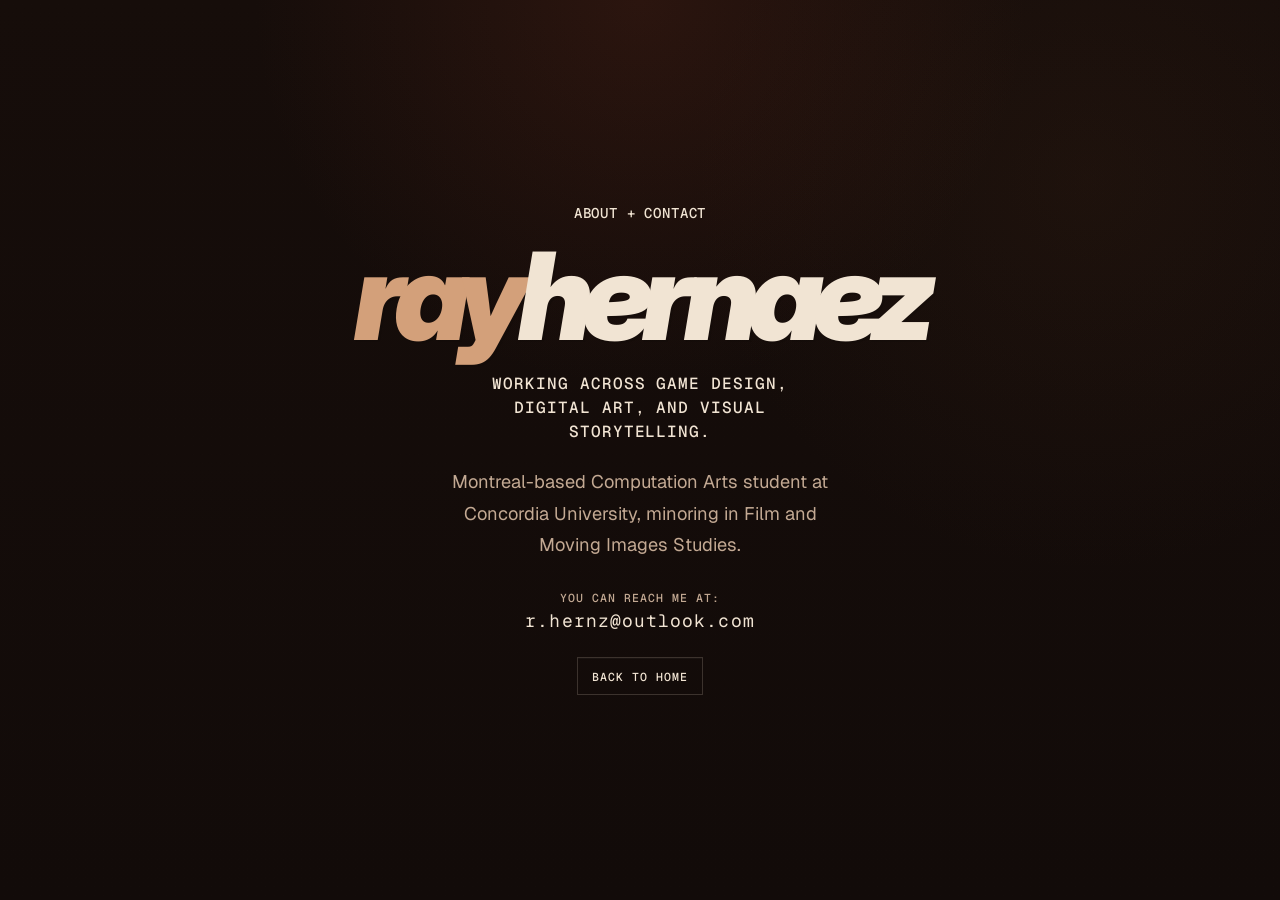
==== contact.html @ b13506fd "Added contact page - added a standalone about and contact page - pointed the home contact button to " ====
<!DOCTYPE html>
<html lang="en">
  <head>
    <meta charset="UTF-8" />
    <meta name="viewport" content="width=device-width, initial-scale=1.0" />
    <title>Ray Hernaez | About + Contact</title>
    <meta
      name="description"
      content="About and contact page for Ray Hernaez, a Montreal-based Computation Arts student at Concordia University minoring in Film and Moving Images Studies."
    />

    <link rel="preconnect" href="https://fonts.googleapis.com" />
    <link rel="preconnect" href="https://fonts.gstatic.com" crossorigin />
    <link
      href="https://fonts.googleapis.com/css2?family=Geist:wght@400;500;600;700&family=Geist+Mono:wght@400;500&family=Inter:ital,wght@0,500;0,600;0,700;1,700;1,800;1,900&display=swap"
      rel="stylesheet"
    />

    <link rel="stylesheet" href="css/style.css" />
  </head>
  <body class="contact-page">
    <div class="page-shell page-shell--contact">
      <main class="contact-page__main">
        <section class="hero-stage contact-stage" aria-labelledby="contact-page-heading">
          <p class="hero-stage__kicker">About + Contact</p>
          <h1 id="contact-page-heading" class="hero-stage__name">
            <span class="hero-stage__name-accent">ray</span><span class="hero-stage__name-main">hernaez</span>
          </h1>
          <p class="contact-stage__focus">Working across game design, digital art, and visual storytelling.</p>
          <p class="contact-stage__bio">
            Montreal-based Computation Arts student at Concordia University, minoring in Film and Moving Images
            Studies.
          </p>
          <div class="contact-stage__reach">
            <p class="contact-stage__note">You can reach me at:</p>
            <p class="contact-stage__email">r.hernz@outlook.com</p>
          </div>

          <div class="hero-stage__actions contact-stage__actions" aria-label="Contact page actions">
            <a class="hero-stage__action hero-stage__action--ghost" href="index.html">Back to home</a>
          </div>
        </section>
      </main>
    </div>
  </body>
</html>
---- css/style.css ----
/* Color and font settings for the whole site */
:root {
  --bg-color: #120b09;
  --bg-glow: rgba(128, 53, 34, 0.2);
  --panel-color: rgba(24, 15, 12, 0.9);
  --panel-strong: rgba(32, 20, 16, 0.96);
  --border-color: rgba(242, 221, 196, 0.11);
  --text-color: #f1e4d3;
  --muted-text: #c3a993;
  --accent-color: #a5533d;
  --accent-strong: #cb805b;
  --shadow-color: rgba(0, 0, 0, 0.42);
  --button-fill: linear-gradient(180deg, rgba(255, 242, 228, 0.06), rgba(255, 242, 228, 0.025));
  --button-fill-strong: linear-gradient(180deg, rgba(255, 242, 228, 0.1), rgba(255, 242, 228, 0.04));
  --button-border: rgba(165, 83, 61, 0.26);
  --focus-ring: rgba(203, 128, 91, 0.28);
  --hover-border: rgba(203, 128, 91, 0.45);
  --nav-active-text: #1b0d09;
  --nav-active-fill: linear-gradient(180deg, #d7a47b 0%, #a5533d 100%);
  --nav-active-shadow: rgba(165, 83, 61, 0.24);
  --body-font: "Geist", sans-serif;
  --heading-font: "Inter", sans-serif;
  --label-font: "Geist Mono", monospace;
}

/* Basic page reset */
* {
  box-sizing: border-box;
  margin: 0;
  padding: 0;
}

html {
  scroll-behavior: smooth;
}

body {
  min-height: 100vh;
  font-family: var(--body-font);
  color: var(--text-color);
  background:
    radial-gradient(circle at top, var(--bg-glow), transparent 35%),
    radial-gradient(circle at 85% 20%, rgba(77, 46, 26, 0.16), transparent 30%),
    linear-gradient(180deg, #160d0a 0%, var(--bg-color) 100%);
  background-attachment: fixed;
}

body::before {
  content: "";
  position: fixed;
  inset: 0;
  pointer-events: none;
  background-image: radial-gradient(rgba(255, 240, 221, 0.07) 0.7px, transparent 0.7px);
  background-size: 9px 9px;
  opacity: 0.12;
}

button,
input,
textarea {
  font: inherit;
}

a {
  color: inherit;
  text-decoration: none;
}

button {
  appearance: none;
  -webkit-appearance: none;
  border: 1px solid var(--button-border);
  background: var(--button-fill);
  box-shadow:
    inset 0 1px 0 rgba(255, 255, 255, 0.08),
    0 10px 24px rgba(0, 0, 0, 0.16);
  cursor: pointer;
  -webkit-tap-highlight-color: transparent;
}

button:focus-visible {
  outline: 2px solid var(--focus-ring);
  outline-offset: 3px;
}

.page-shell {
  width: min(1120px, calc(100% - 2rem));
  margin: 0 auto;
  padding: 2rem 0 3rem;
}

/* Header and navigation */
.site-header {
  display: flex;
  justify-content: space-between;
  align-items: flex-start;
  gap: 1.5rem;
  margin-bottom: 2rem;
}

.site-label {
  margin-bottom: 0.5rem;
  color: var(--accent-color);
  font-family: var(--label-font);
  font-size: 0.85rem;
  letter-spacing: 0.12em;
  text-transform: uppercase;
}

.site-title {
  font-family: var(--heading-font);
  font-size: clamp(2rem, 5vw, 3.2rem);
  line-height: 1.05;
  letter-spacing: -0.03em;
}

.site-nav {
  display: flex;
  flex-wrap: wrap;
  gap: 0.75rem;
  padding: 0.5rem;
  border: 1px solid var(--border-color);
  border-radius: 999px;
  background-color: rgba(20, 13, 10, 0.76);
  backdrop-filter: blur(10px);
}

.nav-button {
  border-radius: 999px;
  padding: 0.7rem 1rem;
  color: var(--muted-text);
  background: var(--button-fill);
  font-family: var(--label-font);
  font-size: 0.8rem;
  font-weight: 600;
  letter-spacing: 0.12em;
  text-transform: uppercase;
  transition:
    background-color 0.25s ease,
    color 0.25s ease,
    border-color 0.25s ease,
    transform 0.25s ease,
    box-shadow 0.25s ease;
}

.nav-button:hover,
.nav-button:focus-visible {
  color: var(--text-color);
  border-color: var(--hover-border);
  background: var(--button-fill-strong);
  box-shadow:
    inset 0 1px 0 rgba(255, 255, 255, 0.1),
    0 14px 28px rgba(0, 0, 0, 0.2);
  transform: translateY(-1px);
}

.nav-button.is-active {
  color: var(--nav-active-text);
  border-color: transparent;
  background: var(--nav-active-fill);
  box-shadow: 0 14px 28px var(--nav-active-shadow);
}

/* Main content card */
.content-area {
  min-height: 560px;
  padding: 1.2rem;
  border: 1px solid var(--border-color);
  border-radius: 28px;
  background: linear-gradient(180deg, rgba(29, 18, 14, 0.95), rgba(18, 11, 9, 0.92));
  box-shadow: 0 24px 60px var(--shadow-color);
}

.site-footer {
  margin-top: 1.25rem;
  padding-top: 1rem;
  border-top: 1px solid var(--border-color);
}

.site-footer-text {
  display: flex;
  justify-content: center;
  align-items: center;
  flex-wrap: wrap;
  gap: 0.45rem;
  color: var(--muted-text);
  font-size: 0.92rem;
  text-align: center;
}

.footer-divider {
  color: rgba(255, 255, 255, 0.28);
}

.hero-focus-pass .page-shell {
  min-height: 100svh;
  padding-block: 0;
  display: flex;
  flex-direction: column;
}

.hero-focus-pass .site-header,
.hero-focus-pass #about,
.hero-focus-pass #projects,
.hero-focus-pass #contact,
.hero-focus-pass .site-footer {
  display: none;
}

.hero-focus-pass .content-area {
  flex: 1;
  min-height: calc(100svh + 2px);
  padding: 0;
  border: 0;
  background: transparent;
  box-shadow: none;
  display: flex;
  justify-content: center;
  align-items: center;
}

.hero-focus-pass .content-section {
  width: 100%;
  background: transparent;
}

.hero-focus-pass .content-section.is-active {
  display: flex;
  flex: 1;
  min-height: calc(100svh + 2px);
  justify-content: center;
  align-items: center;
}

.hero-stage {
  width: min(100%, 560px);
  margin: 0;
  display: grid;
  justify-items: center;
  gap: 1.35rem;
  padding: 0;
  text-align: center;
}

.hero-stage__kicker {
  max-width: none;
  color: var(--text-color);
  font-family: var(--label-font);
  font-size: clamp(0.76rem, 1.8vw, 0.88rem);
  font-weight: 500;
  letter-spacing: 0.06em;
  line-height: 1.2;
  text-transform: uppercase;
  white-space: nowrap;
}

.hero-stage__name {
  display: inline-flex;
  justify-content: center;
  align-items: baseline;
  gap: 0;
  font-family: var(--heading-font);
  font-size: clamp(2.9rem, 12vw, 7.6rem);
  font-style: italic;
  font-weight: 900;
  line-height: 0.82;
  letter-spacing: -0.09em;
  text-transform: lowercase;
  white-space: nowrap;
  cursor: default;
  pointer-events: none;
  user-select: none;
  -webkit-user-select: none;
}

.hero-stage__name span {
  display: inline-block;
  text-shadow: 0.018em 0.018em 0 rgba(18, 11, 9, 0.34);
}

.hero-stage__name-accent {
  color: #d3a07a;
}

.hero-stage__name-main {
  color: var(--text-color);
}

.hero-stage__lead {
  max-width: none;
  margin-top: 0.9rem;
  color: var(--text-color);
  font-family: var(--label-font);
  font-size: clamp(0.68rem, 1.45vw, 1.02rem);
  font-weight: 500;
  line-height: 1.45;
  letter-spacing: 0.02em;
  text-transform: uppercase;
}

.hero-stage__lead-line {
  display: block;
}

.hero-stage__body {
  max-width: 30ch;
  color: var(--muted-text);
  font-family: var(--label-font);
  font-size: 0.96rem;
  line-height: 1.45;
  letter-spacing: 0.07em;
  text-transform: uppercase;
  text-wrap: pretty;
}

.hero-stage__actions {
  display: inline-flex;
  width: fit-content;
  flex-wrap: wrap;
  justify-content: center;
  align-items: center;
  gap: 0;
  margin-top: 0.6rem;
  margin-inline: auto;
  padding: 0.16rem;
  border: 1px solid rgba(241, 228, 211, 0.18);
  border-radius: 0;
  background: transparent;
  box-shadow: inset 0 1px 0 rgba(255, 245, 233, 0.03);
}

.hero-stage__action {
  position: relative;
  display: inline-flex;
  align-items: center;
  justify-content: center;
  min-width: 0;
  padding: 0.44rem 0.68rem;
  border: 1px solid transparent;
  border-radius: 0;
  background: transparent;
  color: var(--text-color);
  font-family: var(--label-font);
  font-size: 0.72rem;
  font-weight: 500;
  letter-spacing: 0.08em;
  text-transform: uppercase;
  cursor: pointer;
  box-shadow: none;
  transition:
    color 0.25s ease,
    border-color 0.25s ease,
    background-color 0.25s ease,
    transform 0.25s ease,
    box-shadow 0.25s ease;
}

.hero-stage__divider {
  display: block;
  flex: 0 0 auto;
  align-self: stretch;
  width: 1px;
  margin-block: -0.16rem;
  margin-inline: 0.28rem;
  background: rgba(241, 228, 211, 0.18);
}

.hero-stage__action:hover,
.hero-stage__action:focus-visible {
  color: #f8efe3;
  border-color: rgba(211, 160, 122, 0.28);
  background:
    linear-gradient(180deg, rgba(211, 160, 122, 0.12), rgba(165, 83, 61, 0.07));
  box-shadow:
    inset 0 1px 0 rgba(255, 243, 228, 0.06),
    0 4px 12px rgba(44, 20, 13, 0.14);
  transform: translateY(-1px);
}

.hero-stage__action--solid,
.hero-stage__action--ghost {
  color: var(--text-color);
}

.contact-page .page-shell {
  min-height: 100svh;
  padding-block: 0;
  display: flex;
}

.contact-page__main {
  flex: 1;
  min-height: 100svh;
  display: flex;
  align-items: center;
  justify-content: center;
}

.contact-stage {
  width: min(100%, 640px);
  gap: 1.35rem;
}

.contact-stage .hero-stage__name {
  margin-block: 0.18rem 0.28rem;
}

.contact-stage__bio {
  max-width: 34ch;
  color: var(--muted-text);
  font-size: clamp(1.02rem, 1.95vw, 1.14rem);
  line-height: 1.75;
  text-wrap: pretty;
}

.contact-stage__focus {
  max-width: 34ch;
  color: var(--text-color);
  font-family: var(--label-font);
  font-size: clamp(0.72rem, 1.5vw, 1rem);
  font-weight: 500;
  line-height: 1.5;
  letter-spacing: 0.06em;
  text-transform: uppercase;
  text-wrap: pretty;
}

.contact-stage__reach {
  display: grid;
  gap: 0.2rem;
  margin-top: 0.42rem;
}

.contact-stage__note {
  color: var(--muted-text);
  font-family: var(--label-font);
  font-size: 0.72rem;
  font-weight: 500;
  letter-spacing: 0.09em;
  text-transform: uppercase;
}

.contact-stage__email {
  color: var(--text-color);
  font-family: var(--label-font);
  font-size: clamp(0.96rem, 2vw, 1.12rem);
  letter-spacing: 0.06em;
  line-height: 1.4;
}

.contact-stage__actions {
  margin-top: 0.15rem;
}

.archive-section {
  width: 100vw;
  margin-inline: calc(50% - 50vw);
  padding-top: 0;
  padding-bottom: clamp(2rem, 6vw, 4rem);
}

.archive-section__label {
  display: block;
  width: fit-content;
  margin-inline: auto;
  max-width: none;
  margin-bottom: 0.9rem;
  color: var(--text-color);
  font-family: var(--label-font);
  font-size: clamp(0.68rem, 1.45vw, 1.02rem);
  font-weight: 500;
  letter-spacing: 0.02em;
  line-height: 1.45;
  text-transform: uppercase;
  text-align: center;
  user-select: none;
  -webkit-user-select: none;
}

.archive-grid {
  display: grid;
  grid-template-columns: repeat(2, minmax(0, 1fr));
  border-top: 1px solid rgba(241, 228, 211, 0.18);
  border-bottom: 1px solid rgba(241, 228, 211, 0.18);
}

.archive-card {
  min-height: clamp(340px, 46vw, 540px);
  padding: clamp(2.8rem, 7vw, 4.4rem) clamp(1rem, 3vw, 2rem) 1.4rem;
  display: flex;
  flex-direction: column;
  justify-content: space-between;
  align-items: center;
  gap: 1.35rem;
}

.archive-card:nth-child(2n) {
  border-left: 1px solid rgba(241, 228, 211, 0.18);
}

.archive-card:nth-child(n + 3) {
  border-top: 1px solid rgba(241, 228, 211, 0.18);
}

.archive-card--placeholder {
  pointer-events: none;
}

.archive-card__figure {
  width: 100%;
  flex: 1;
  display: flex;
  align-items: center;
  justify-content: center;
  user-select: none;
  -webkit-user-select: none;
}

.archive-card__image {
  display: block;
  width: auto;
  max-width: min(74%, 420px);
  max-height: clamp(180px, 24vw, 280px);
  height: auto;
  object-fit: contain;
  pointer-events: none;
  user-select: none;
  -webkit-user-select: none;
  -webkit-user-drag: none;
}

.archive-card__name-link {
  border: 0;
  padding: 0;
  background: transparent;
  color: var(--muted-text);
  font-family: var(--label-font);
  font-size: 0.72rem;
  letter-spacing: 0.05em;
  text-transform: uppercase;
  text-align: center;
  box-shadow: none;
  transition:
    color 0.25s ease,
    transform 0.25s ease;
}

.archive-card__name-link:hover,
.archive-card__name-link:focus-visible {
  color: var(--text-color);
  transform: translateY(-1px);
}

.sr-only {
  position: absolute;
  width: 1px;
  height: 1px;
  padding: 0;
  margin: -1px;
  overflow: hidden;
  clip: rect(0, 0, 0, 0);
  white-space: nowrap;
  border: 0;
}

.content-section {
  display: none;
  padding: clamp(1.2rem, 4vw, 2.4rem);
  border-radius: 22px;
  background-color: var(--panel-color);
  overflow: hidden;
}

.content-section.is-active {
  display: block;
  animation: sectionFade 0.35s ease;
}

/* Small fade animation when a new section appears */
@keyframes sectionFade {
  from {
    opacity: 0;
    transform: translateY(10px);
  }

  to {
    opacity: 1;
    transform: translateY(0);
  }
}

.section-heading {
  max-width: 14ch;
  margin-bottom: 1rem;
  font-family: var(--heading-font);
  font-size: clamp(2rem, 4vw, 3.4rem);
  line-height: 1.05;
  letter-spacing: -0.035em;
}

.section-text {
  max-width: 62ch;
  margin-bottom: 2rem;
  color: var(--muted-text);
  font-size: 1.05rem;
  line-height: 1.8;
}

/* Shared layout blocks */
.info-grid,
.contact-grid,
.split-layout {
  display: grid;
  gap: 1rem;
}

.info-grid,
.contact-grid {
  grid-template-columns: repeat(3, minmax(0, 1fr));
}

.split-layout {
  grid-template-columns: 1.2fr 0.8fr;
}

.info-card,
.contact-card,
.panel-block {
  padding: 1.25rem;
  border: 1px solid var(--border-color);
  border-radius: 20px;
  background-color: var(--panel-strong);
}

.info-card h3,
.contact-card h3,
.panel-block h3 {
  margin-bottom: 0.75rem;
  font-family: var(--heading-font);
  font-size: 1.05rem;
  letter-spacing: -0.02em;
}

.info-card p,
.contact-card p,
.panel-block p,
.simple-list {
  color: var(--muted-text);
  line-height: 1.7;
}

.project-label {
  display: inline-block;
  margin-bottom: 0.9rem;
  color: var(--accent-color);
  font-family: var(--label-font);
  font-size: 0.85rem;
  letter-spacing: 0.12em;
  text-transform: uppercase;
}

.project-feature {
  display: grid;
  gap: 1rem;
}

.project-switcher {
  display: grid;
  grid-template-columns: repeat(3, minmax(0, 1fr));
  gap: 1rem;
  margin-bottom: 1.75rem;
}

.content-section.has-active-project .project-switcher {
  display: none;
}

.project-tab-button {
  display: grid;
  gap: 0.8rem;
  width: 100%;
  border-radius: 22px;
  padding: 0.8rem;
  color: var(--text-color);
  background: var(--button-fill);
  text-align: left;
  transition:
    background-color 0.25s ease,
    color 0.25s ease,
    border-color 0.25s ease,
    transform 0.25s ease,
    box-shadow 0.25s ease;
}

.project-tab-media {
  display: block;
  overflow: hidden;
  aspect-ratio: 1 / 1;
  border-radius: 16px;
  background-color: #1b110d;
}

.project-tab-media img {
  width: 100%;
  height: 100%;
  object-fit: cover;
  display: block;
  transition: transform 0.3s ease;
}

.project-tab-name {
  font-family: var(--heading-font);
  font-size: 1rem;
  font-weight: 600;
  line-height: 1.2;
  letter-spacing: -0.02em;
  color: var(--muted-text);
  text-align: center;
}

.project-tab-button:hover,
.project-tab-button:focus-visible {
  border-color: var(--hover-border);
  background: var(--button-fill-strong);
  transform: translateY(-2px);
  box-shadow: 0 18px 30px rgba(0, 0, 0, 0.22);
}

.project-tab-button:hover .project-tab-media img,
.project-tab-button:focus-visible .project-tab-media img,
.project-tab-button.is-active .project-tab-media img {
  transform: scale(1.04);
}

.project-tab-button:hover .project-tab-name,
.project-tab-button:focus-visible .project-tab-name,
.project-tab-button.is-active .project-tab-name {
  color: var(--text-color);
}

.project-tab-button.is-active {
  border-color: rgba(203, 128, 91, 0.58);
  background-color: rgba(255, 255, 255, 0.05);
}

.project-back-button {
  display: none;
  align-items: center;
  gap: 0.45rem;
  margin-bottom: 1.25rem;
  border-radius: 999px;
  padding: 0.7rem 1rem;
  color: var(--muted-text);
  background: var(--button-fill);
  font-family: var(--label-font);
  font-size: 0.8rem;
  font-weight: 600;
  letter-spacing: 0.12em;
  text-transform: uppercase;
  transition:
    color 0.25s ease,
    border-color 0.25s ease,
    background-color 0.25s ease,
    transform 0.25s ease;
}

.content-section.has-active-project .project-back-button {
  display: inline-flex;
}

.project-back-button:hover,
.project-back-button:focus-visible {
  color: var(--text-color);
  border-color: var(--hover-border);
  background: var(--button-fill-strong);
  transform: translateY(-1px);
}

.project-panel {
  display: none;
}

.project-panel.is-active {
  display: block;
  animation: sectionFade 0.35s ease;
}

.project-main-card,
.project-gallery-panel,
.project-video-card {
  padding: 1.4rem;
  border: 1px solid var(--border-color);
  border-radius: 20px;
  background-color: var(--panel-strong);
}

.project-header-row {
  display: flex;
  justify-content: space-between;
  gap: 1.5rem;
  margin-bottom: 1.5rem;
}

.project-title,
.gallery-title,
.project-video-card h3 {
  font-family: var(--heading-font);
  font-size: clamp(1.4rem, 3vw, 2rem);
  line-height: 1.1;
  letter-spacing: -0.03em;
}

.project-summary {
  margin-bottom: 1.5rem;
  color: var(--muted-text);
  font-size: 1.02rem;
  line-height: 1.8;
}

.project-meta-list {
  display: grid;
  gap: 0.85rem;
  min-width: 280px;
  list-style: none;
}

.project-meta-list li {
  display: grid;
  gap: 0.2rem;
}

.project-meta-list span {
  color: var(--accent-color);
  font-family: var(--label-font);
  font-size: 0.78rem;
  letter-spacing: 0.12em;
  text-transform: uppercase;
}

.project-meta-list strong,
.project-video-card p {
  color: var(--text-color);
  font-weight: 500;
  line-height: 1.7;
}

.project-notes-grid {
  display: grid;
  grid-template-columns: repeat(2, minmax(0, 1fr));
  gap: 1rem;
}

.project-note {
  padding: 1rem;
  border: 1px solid var(--border-color);
  border-radius: 18px;
  background-color: rgba(255, 245, 233, 0.025);
}

.project-note h4 {
  margin-bottom: 0.65rem;
  font-family: var(--heading-font);
  font-size: 1rem;
  letter-spacing: -0.02em;
}

.project-note p,
.gallery-help-text,
.gallery-modal-caption {
  color: var(--muted-text);
  line-height: 1.7;
}

.project-gallery-header {
  display: flex;
  justify-content: space-between;
  gap: 1rem;
  align-items: end;
  margin-bottom: 1.25rem;
}

.gallery-help-text {
  max-width: 30ch;
  text-align: right;
}

.gallery-grid {
  display: grid;
  gap: 0.9rem;
}

.gallery-grid-four {
  grid-template-columns: repeat(4, minmax(0, 1fr));
}

.gallery-grid-three {
  grid-template-columns: repeat(3, minmax(0, 1fr));
}

.gallery-grid-two {
  grid-template-columns: repeat(2, minmax(0, 1fr));
}

.gallery-grid-five {
  grid-template-columns: repeat(5, minmax(0, 1fr));
}

.gallery-button {
  position: relative;
  isolation: isolate;
  border-radius: 18px;
  padding: 0;
  background: var(--button-fill);
  overflow: hidden;
  transition:
    transform 0.25s ease,
    border-color 0.25s ease,
    box-shadow 0.25s ease;
}

.gallery-button::after {
  content: "↗";
  position: absolute;
  top: 0.7rem;
  right: 0.7rem;
  z-index: 1;
  display: grid;
  place-items: center;
  width: 2rem;
  height: 2rem;
  border: 1px solid rgba(255, 255, 255, 0.16);
  border-radius: 999px;
  color: var(--text-color);
  font-size: 0.95rem;
  line-height: 1;
  background: rgba(6, 9, 14, 0.72);
  backdrop-filter: blur(8px);
  transition:
    transform 0.25s ease,
    border-color 0.25s ease,
    background-color 0.25s ease;
}

.gallery-button:hover,
.gallery-button:focus-visible {
  border-color: var(--hover-border);
  background: var(--button-fill-strong);
  transform: translateY(-2px);
  box-shadow: 0 18px 30px rgba(0, 0, 0, 0.24);
}

.gallery-button:hover::after,
.gallery-button:focus-visible::after {
  transform: translateY(-1px);
  border-color: var(--hover-border);
  background-color: rgba(24, 16, 13, 0.92);
}

.gallery-thumb {
  position: relative;
  display: block;
  overflow: hidden;
  aspect-ratio: 1 / 1;
  background-color: #1b110d;
}

.gallery-thumb img {
  width: 100%;
  height: 100%;
  object-fit: cover;
  display: block;
}

.gallery-modal-image {
  display: block;
  max-width: 100%;
  width: auto;
  height: auto;
  max-height: 70vh;
  object-fit: contain;
  margin: 0 auto 1rem;
  border: 1px solid var(--border-color);
  border-radius: 18px;
  background-color: #1b110d;
}

.gallery-thumb-label {
  display: none;
}

.project-video-card h3 {
  margin-bottom: 0.8rem;
}

.video-frame {
  margin-top: 1rem;
  border: 1px solid var(--border-color);
  border-radius: 20px;
  overflow: hidden;
  background-color: #120907;
}

.video-frame iframe {
  display: block;
  width: 100%;
  aspect-ratio: 16 / 9;
  border: 0;
}

.gallery-modal {
  position: fixed;
  inset: 0;
  display: none;
  align-items: center;
  justify-content: center;
  padding: 1rem;
  z-index: 20;
}

.gallery-modal.is-visible {
  display: flex;
}

.gallery-modal-backdrop {
  position: absolute;
  inset: 0;
  background-color: rgba(8, 5, 4, 0.82);
  backdrop-filter: blur(8px);
}

.gallery-modal-panel {
  position: relative;
  z-index: 1;
  width: min(880px, 100%);
  padding: 1rem;
  border: 1px solid var(--border-color);
  border-radius: 24px;
  background: linear-gradient(180deg, rgba(29, 18, 14, 0.98), rgba(17, 10, 8, 0.96));
  box-shadow: 0 24px 60px rgba(0, 0, 0, 0.45);
}

.gallery-close-button {
  display: inline-flex;
  margin-bottom: 1rem;
  border-radius: 999px;
  padding: 0.55rem 0.9rem;
  color: var(--text-color);
  background: var(--button-fill);
  font-weight: 600;
}

.gallery-close-button:hover,
.gallery-close-button:focus-visible {
  border-color: var(--hover-border);
  background: var(--button-fill-strong);
}

.gallery-modal-panel h3 {
  margin-bottom: 0.5rem;
  font-size: 1.2rem;
  text-align: center;
}

.gallery-modal-caption {
  text-align: center;
}

.simple-list {
  list-style: none;
}

.simple-list li + li {
  margin-top: 0.75rem;
}

/* Tablet and mobile adjustments */
@media (max-width: 860px) {
  .hero-focus-pass .page-shell {
    min-height: auto;
  }

  .contact-page .page-shell {
    min-height: 100svh;
  }

  .site-header {
    flex-direction: column;
  }

  .site-nav {
    width: 100%;
    border-radius: 24px;
  }

  .nav-button {
    flex: 1 1 140px;
    text-align: center;
  }

  .info-grid,
  .contact-grid,
  .split-layout,
  .project-notes-grid {
    grid-template-columns: 1fr;
  }

  .project-header-row,
  .project-gallery-header {
    flex-direction: column;
    align-items: flex-start;
  }

  .project-switcher {
    grid-template-columns: repeat(2, minmax(0, 1fr));
  }

  .project-meta-list {
    min-width: auto;
  }

  .gallery-help-text {
    text-align: left;
  }

  .gallery-grid {
    grid-template-columns: repeat(3, minmax(0, 1fr));
  }

  .gallery-grid-two {
    grid-template-columns: repeat(2, minmax(0, 1fr));
  }

  .content-area {
    min-height: auto;
  }

  .site-footer-text {
    gap: 0.35rem;
  }

  .hero-stage {
    width: min(100%, 560px);
  }

  .contact-stage {
    width: min(100%, 600px);
  }
}

@media (max-width: 560px) {
  .hero-focus-pass .page-shell {
    width: min(100% - 1rem, 1120px);
    padding-top: 0;
    padding-bottom: 0;
  }

  .hero-stage {
    gap: 1rem;
    padding-block: 0;
  }

  .hero-stage__lead {
    max-width: none;
    margin-top: 0.7rem;
    font-size: 0.72rem;
  }

  .hero-stage__body {
    max-width: 26ch;
    font-size: 0.86rem;
  }

  .hero-stage__kicker {
    font-size: 0.72rem;
  }

  .hero-stage__actions {
    gap: 0;
    margin-top: 0.48rem;
  }

  .hero-stage__action {
    padding: 0.42rem 0.62rem;
  }

  .contact-page .page-shell {
    width: min(100% - 1rem, 1120px);
    padding-top: 0;
    padding-bottom: 0;
  }

  .contact-stage {
    gap: 1rem;
  }

  .contact-stage__bio {
    max-width: 28ch;
    font-size: 0.98rem;
  }

  .contact-stage__focus {
    max-width: 28ch;
    font-size: 0.75rem;
  }

  .contact-stage__reach {
    margin-top: 0.34rem;
  }

  .contact-stage__note {
    font-size: 0.68rem;
  }

  .contact-stage__email {
    max-width: 100%;
    font-size: 0.9rem;
    letter-spacing: 0.03em;
    overflow-wrap: anywhere;
  }

  .archive-grid {
    grid-template-columns: 1fr;
  }

  .archive-card {
    min-height: auto;
    padding: 2.2rem 1rem 1.2rem;
  }

  .archive-card:nth-child(2n) {
    border-left: 0;
  }

  .archive-card:nth-child(n + 2) {
    border-top: 1px solid rgba(241, 228, 211, 0.18);
  }

  .archive-card__image {
    max-width: min(82%, 360px);
    max-height: 240px;
  }

  .page-shell {
    width: min(100% - 1rem, 1120px);
    padding-top: 1rem;
    padding-bottom: 2rem;
  }

  .content-area {
    padding: 0.75rem;
    border-radius: 22px;
  }

  .site-footer {
    margin-top: 1rem;
    padding-top: 0.9rem;
  }

  .site-footer-text {
    flex-direction: column;
    gap: 0.15rem;
  }

  .footer-divider {
    display: none;
  }

  .content-section {
    padding: 1.1rem;
    border-radius: 18px;
  }

  .project-switcher {
    grid-template-columns: repeat(2, minmax(0, 1fr));
    gap: 0.85rem;
  }

  .project-tab-button {
    padding: 0.7rem;
    border-radius: 18px;
  }

  .project-back-button {
    width: 100%;
    justify-content: center;
  }

  .section-text {
    font-size: 1rem;
  }

  .gallery-modal-panel {
    padding: 0.85rem;
    border-radius: 20px;
  }

  .gallery-grid {
    grid-template-columns: repeat(2, minmax(0, 1fr));
  }
}
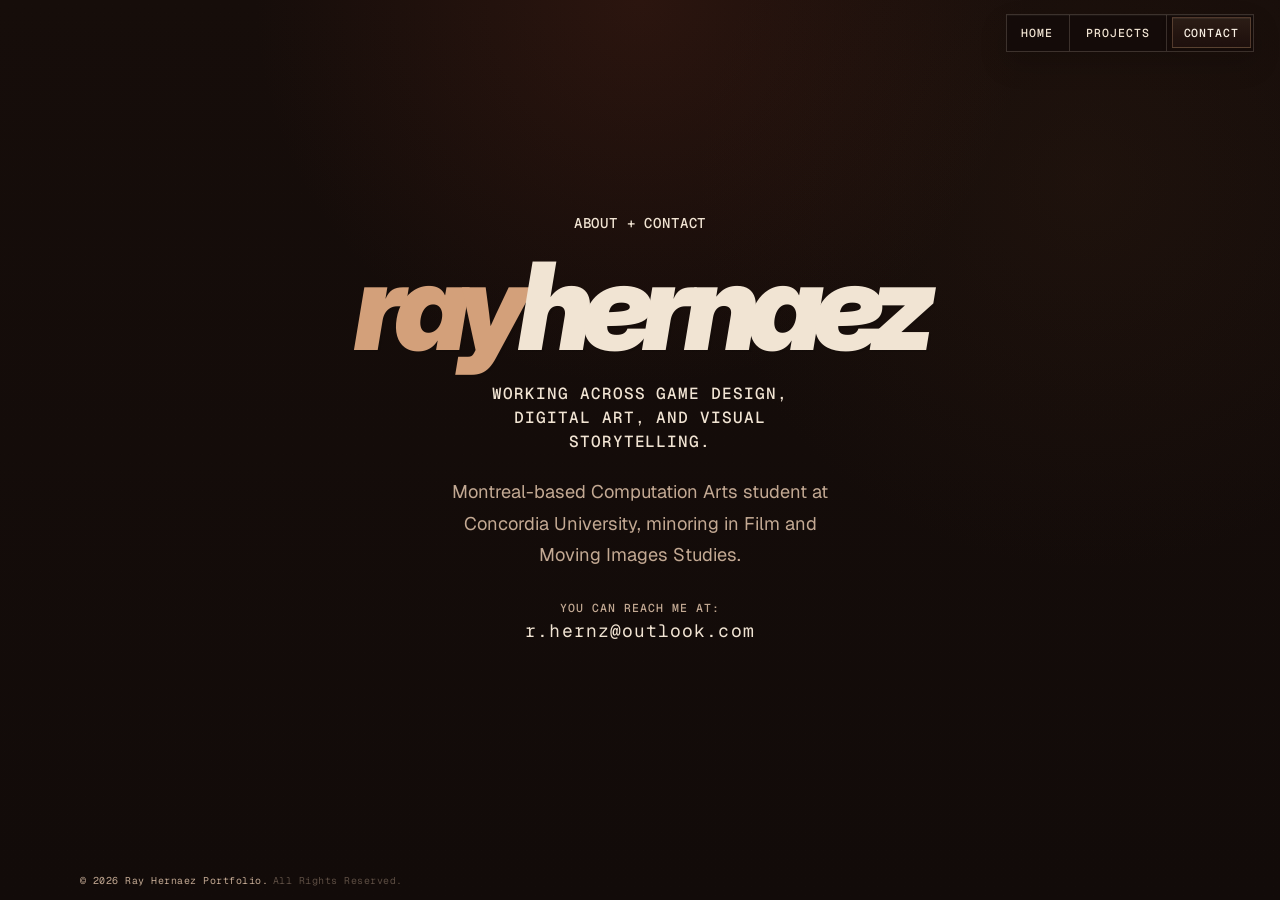
==== commit 41a377e9: "Moved page nav - added a standalone projects page - turned the nav into a sticky three-link bar - cl" ====
--- a/contact.html
+++ b/contact.html
@@ -22,6 +22,13 @@
     <div class="page-shell page-shell--contact">
       <main class="contact-page__main">
         <section class="hero-stage contact-stage" aria-labelledby="contact-page-heading">
+          <nav class="hero-stage__actions hero-stage__actions--nav" aria-label="Contact page navigation">
+            <a class="hero-stage__action hero-stage__action--ghost" href="index.html">Home</a>
+            <span class="hero-stage__divider" aria-hidden="true"></span>
+            <a class="hero-stage__action hero-stage__action--ghost" href="projects.html">Projects</a>
+            <span class="hero-stage__divider" aria-hidden="true"></span>
+            <a class="hero-stage__action hero-stage__action--solid" href="contact.html" aria-current="page">Contact</a>
+          </nav>
           <p class="hero-stage__kicker">About + Contact</p>
           <h1 id="contact-page-heading" class="hero-stage__name">
             <span class="hero-stage__name-accent">ray</span><span class="hero-stage__name-main">hernaez</span>
@@ -35,12 +42,17 @@
             <p class="contact-stage__note">You can reach me at:</p>
             <p class="contact-stage__email">r.hernz@outlook.com</p>
           </div>
-
-          <div class="hero-stage__actions contact-stage__actions" aria-label="Contact page actions">
-            <a class="hero-stage__action hero-stage__action--ghost" href="index.html">Back to home</a>
-          </div>
         </section>
       </main>
+
+      <footer class="site-footer" aria-label="Site footer">
+        <p class="site-footer-text">
+          <span>&copy; <span id="current-year"></span> Ray Hernaez Portfolio.</span>
+          <span class="site-footer-fade">All Rights Reserved.</span>
+        </p>
+      </footer>
     </div>
+
+    <script src="js/main.js"></script>
   </body>
 </html>
--- a/css/style.css
+++ b/css/style.css
@@ -172,24 +172,29 @@
 }
 
 .site-footer {
-  margin-top: 1.25rem;
+  width: 100%;
+  margin-top: auto;
   padding-top: 1rem;
-  border-top: 1px solid var(--border-color);
+  padding-bottom: 0.8rem;
+  border-top: 0;
 }
 
 .site-footer-text {
   display: flex;
-  justify-content: center;
+  justify-content: flex-start;
   align-items: center;
   flex-wrap: wrap;
-  gap: 0.45rem;
+  gap: 0.28rem;
   color: var(--muted-text);
-  font-size: 0.92rem;
-  text-align: center;
-}
-
-.footer-divider {
-  color: rgba(255, 255, 255, 0.28);
+  font-family: var(--label-font);
+  font-size: 0.62rem;
+  letter-spacing: 0.05em;
+  line-height: 1.35;
+  text-align: left;
+}
+
+.site-footer-fade {
+  opacity: 0.42;
 }
 
 .hero-focus-pass .page-shell {
@@ -202,14 +207,13 @@
 .hero-focus-pass .site-header,
 .hero-focus-pass #about,
 .hero-focus-pass #projects,
-.hero-focus-pass #contact,
-.hero-focus-pass .site-footer {
+.hero-focus-pass #contact {
   display: none;
 }
 
 .hero-focus-pass .content-area {
   flex: 1;
-  min-height: calc(100svh + 2px);
+  min-height: 0;
   padding: 0;
   border: 0;
   background: transparent;
@@ -227,7 +231,7 @@
 .hero-focus-pass .content-section.is-active {
   display: flex;
   flex: 1;
-  min-height: calc(100svh + 2px);
+  min-height: 0;
   justify-content: center;
   align-items: center;
 }
@@ -329,6 +333,20 @@
   box-shadow: inset 0 1px 0 rgba(255, 245, 233, 0.03);
 }
 
+.hero-stage__actions--nav {
+  position: fixed;
+  top: max(0.85rem, env(safe-area-inset-top));
+  right: clamp(0.75rem, 2.8vw, 1.6rem);
+  margin: 0;
+  z-index: 30;
+  background: rgba(18, 11, 9, 0.72);
+  backdrop-filter: blur(10px);
+  -webkit-backdrop-filter: blur(10px);
+  box-shadow:
+    inset 0 1px 0 rgba(255, 245, 233, 0.04),
+    0 12px 28px rgba(0, 0, 0, 0.16);
+}
+
 .hero-stage__action {
   position: relative;
   display: inline-flex;
@@ -382,23 +400,70 @@
   color: var(--text-color);
 }
 
+.hero-stage__action[aria-current="page"] {
+  color: #f8efe3;
+  border-color: rgba(211, 160, 122, 0.28);
+  background:
+    linear-gradient(180deg, rgba(211, 160, 122, 0.12), rgba(165, 83, 61, 0.07));
+  box-shadow:
+    inset 0 1px 0 rgba(255, 243, 228, 0.06),
+    0 4px 12px rgba(44, 20, 13, 0.14);
+}
+
 .contact-page .page-shell {
   min-height: 100svh;
   padding-block: 0;
   display: flex;
+  flex-direction: column;
+}
+
+.projects-page {
+  overflow-x: clip;
+}
+
+.projects-page .page-shell {
+  min-height: 100svh;
+  padding-top: clamp(2rem, 6vw, 3.2rem);
+  padding-bottom: 0;
+  display: flex;
+  flex-direction: column;
 }
 
 .contact-page__main {
   flex: 1;
-  min-height: 100svh;
+  min-height: 0;
   display: flex;
   align-items: center;
   justify-content: center;
 }
 
+.projects-page__main {
+  flex: 1;
+}
+
 .contact-stage {
   width: min(100%, 640px);
   gap: 1.35rem;
+}
+
+.projects-stage {
+  display: grid;
+  gap: clamp(2rem, 5vw, 3rem);
+}
+
+.projects-stage__header {
+  display: grid;
+  justify-items: center;
+  gap: 1.35rem;
+  text-align: center;
+}
+
+.projects-stage__header .hero-stage__name {
+  margin-block: 0.18rem 0.28rem;
+}
+
+.projects-stage__label {
+  margin-top: 0.08rem;
 }
 
 .contact-stage .hero-stage__name {
@@ -448,13 +513,14 @@
   line-height: 1.4;
 }
 
-.contact-stage__actions {
-  margin-top: 0.15rem;
+.archive-section--page {
+  padding-bottom: 0;
 }
 
 .archive-section {
-  width: 100vw;
-  margin-inline: calc(50% - 50vw);
+  width: auto;
+  max-width: none;
+  margin-inline: calc((100% - 100vw) / 2);
   padding-top: 0;
   padding-bottom: clamp(2rem, 6vw, 4rem);
 }
@@ -1083,6 +1149,10 @@
     min-height: 100svh;
   }
 
+  .projects-page .page-shell {
+    min-height: auto;
+  }
+
   .site-header {
     flex-direction: column;
   }
@@ -1135,7 +1205,7 @@
   }
 
   .site-footer-text {
-    gap: 0.35rem;
+    gap: 0.22rem;
   }
 
   .hero-stage {
@@ -1144,6 +1214,10 @@
 
   .contact-stage {
     width: min(100%, 600px);
+  }
+
+  .projects-stage__header {
+    gap: 1.1rem;
   }
 }
 
@@ -1179,6 +1253,11 @@
     margin-top: 0.48rem;
   }
 
+  .hero-stage__actions--nav {
+    top: max(0.65rem, env(safe-area-inset-top));
+    right: 0.75rem;
+  }
+
   .hero-stage__action {
     padding: 0.42rem 0.62rem;
   }
@@ -1189,8 +1268,18 @@
     padding-bottom: 0;
   }
 
+  .projects-page .page-shell {
+    width: min(100% - 1rem, 1120px);
+    padding-top: 1rem;
+    padding-bottom: 0;
+  }
+
   .contact-stage {
     gap: 1rem;
+  }
+
+  .projects-stage {
+    gap: 1.6rem;
   }
 
   .contact-stage__bio {
@@ -1252,17 +1341,13 @@
   }
 
   .site-footer {
-    margin-top: 1rem;
-    padding-top: 0.9rem;
+    padding-top: 0.8rem;
+    padding-bottom: 0.7rem;
   }
 
   .site-footer-text {
-    flex-direction: column;
-    gap: 0.15rem;
-  }
-
-  .footer-divider {
-    display: none;
+    gap: 0.16rem;
+    font-size: 0.56rem;
   }
 
   .content-section {
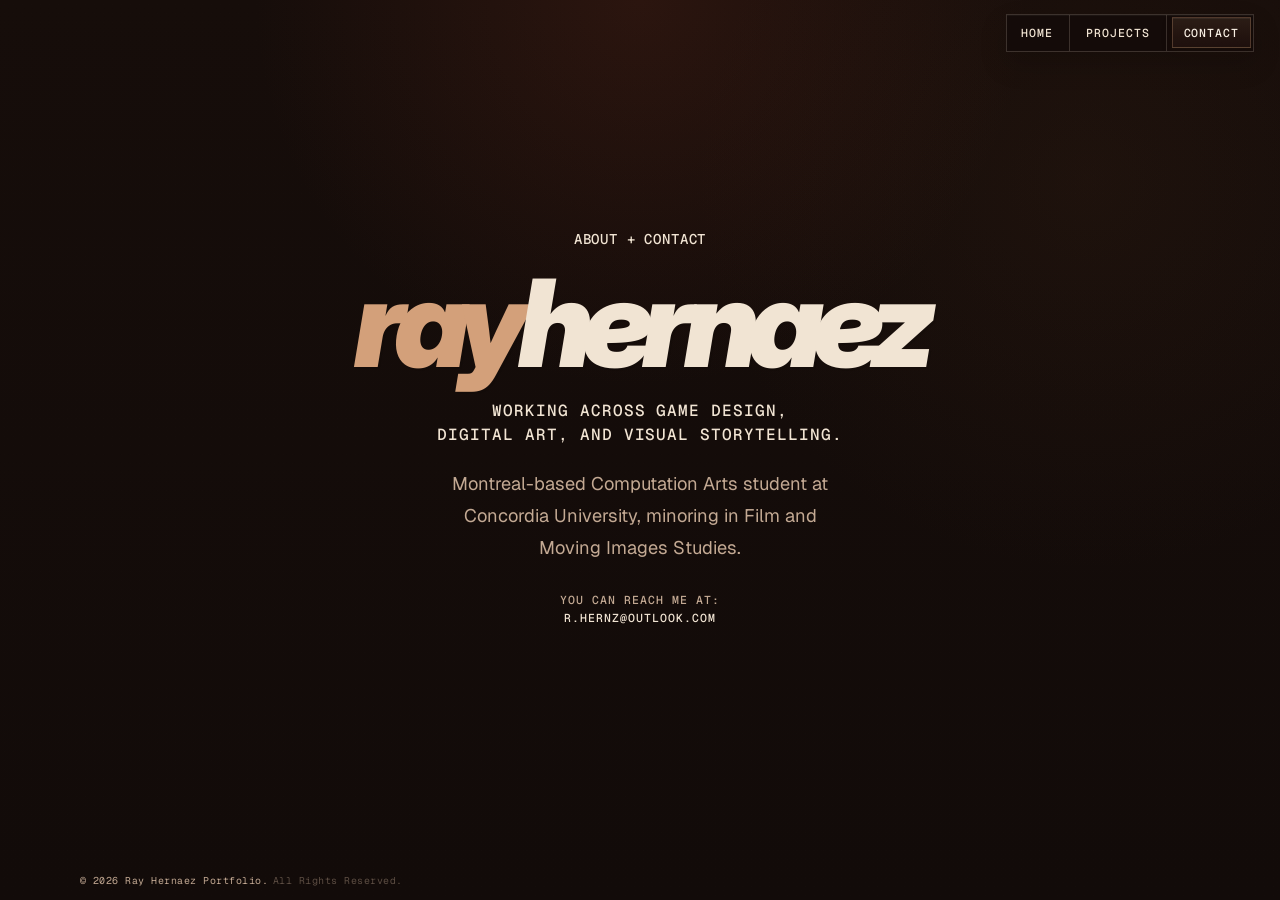
==== commit 0801da13: "Cleaned shared layout - moved the shared nav and footer into one script - refreshed the roadmap and " ====
--- a/contact.html
+++ b/contact.html
@@ -18,22 +18,19 @@
 
     <link rel="stylesheet" href="css/style.css" />
   </head>
-  <body class="contact-page">
+  <body class="contact-page" data-page="contact">
     <div class="page-shell page-shell--contact">
       <main class="contact-page__main">
         <section class="hero-stage contact-stage" aria-labelledby="contact-page-heading">
-          <nav class="hero-stage__actions hero-stage__actions--nav" aria-label="Contact page navigation">
-            <a class="hero-stage__action hero-stage__action--ghost" href="index.html">Home</a>
-            <span class="hero-stage__divider" aria-hidden="true"></span>
-            <a class="hero-stage__action hero-stage__action--ghost" href="projects.html">Projects</a>
-            <span class="hero-stage__divider" aria-hidden="true"></span>
-            <a class="hero-stage__action hero-stage__action--solid" href="contact.html" aria-current="page">Contact</a>
-          </nav>
+          <div data-site-nav data-current="contact" data-nav-label="Contact page navigation"></div>
           <p class="hero-stage__kicker">About + Contact</p>
           <h1 id="contact-page-heading" class="hero-stage__name">
             <span class="hero-stage__name-accent">ray</span><span class="hero-stage__name-main">hernaez</span>
           </h1>
-          <p class="contact-stage__focus">Working across game design, digital art, and visual storytelling.</p>
+          <p class="contact-stage__focus">
+            <span class="contact-stage__focus-line">Working across game design,</span>
+            <span class="contact-stage__focus-line">digital art, and visual storytelling.</span>
+          </p>
           <p class="contact-stage__bio">
             Montreal-based Computation Arts student at Concordia University, minoring in Film and Moving Images
             Studies.
@@ -45,14 +42,10 @@
         </section>
       </main>
 
-      <footer class="site-footer" aria-label="Site footer">
-        <p class="site-footer-text">
-          <span>&copy; <span id="current-year"></span> Ray Hernaez Portfolio.</span>
-          <span class="site-footer-fade">All Rights Reserved.</span>
-        </p>
-      </footer>
+      <div data-site-footer></div>
     </div>
 
+    <script src="js/shared-layout.js"></script>
     <script src="js/main.js"></script>
   </body>
 </html>
--- a/css/style.css
+++ b/css/style.css
@@ -479,7 +479,8 @@
 }
 
 .contact-stage__focus {
-  max-width: 34ch;
+  max-width: none;
+  width: fit-content;
   color: var(--text-color);
   font-family: var(--label-font);
   font-size: clamp(0.72rem, 1.5vw, 1rem);
@@ -490,6 +491,11 @@
   text-wrap: pretty;
 }
 
+.contact-stage__focus-line {
+  display: block;
+  white-space: nowrap;
+}
+
 .contact-stage__reach {
   display: grid;
   gap: 0.2rem;
@@ -508,9 +514,11 @@
 .contact-stage__email {
   color: var(--text-color);
   font-family: var(--label-font);
-  font-size: clamp(0.96rem, 2vw, 1.12rem);
-  letter-spacing: 0.06em;
+  font-size: 0.72rem;
+  font-weight: 500;
+  letter-spacing: 0.09em;
   line-height: 1.4;
+  text-transform: uppercase;
 }
 
 .archive-section--page {
@@ -1288,8 +1296,13 @@
   }
 
   .contact-stage__focus {
-    max-width: 28ch;
+    max-width: none;
+    width: auto;
     font-size: 0.75rem;
+  }
+
+  .contact-stage__focus-line {
+    white-space: normal;
   }
 
   .contact-stage__reach {
@@ -1302,8 +1315,8 @@
 
   .contact-stage__email {
     max-width: 100%;
-    font-size: 0.9rem;
-    letter-spacing: 0.03em;
+    font-size: 0.68rem;
+    letter-spacing: 0.09em;
     overflow-wrap: anywhere;
   }
 
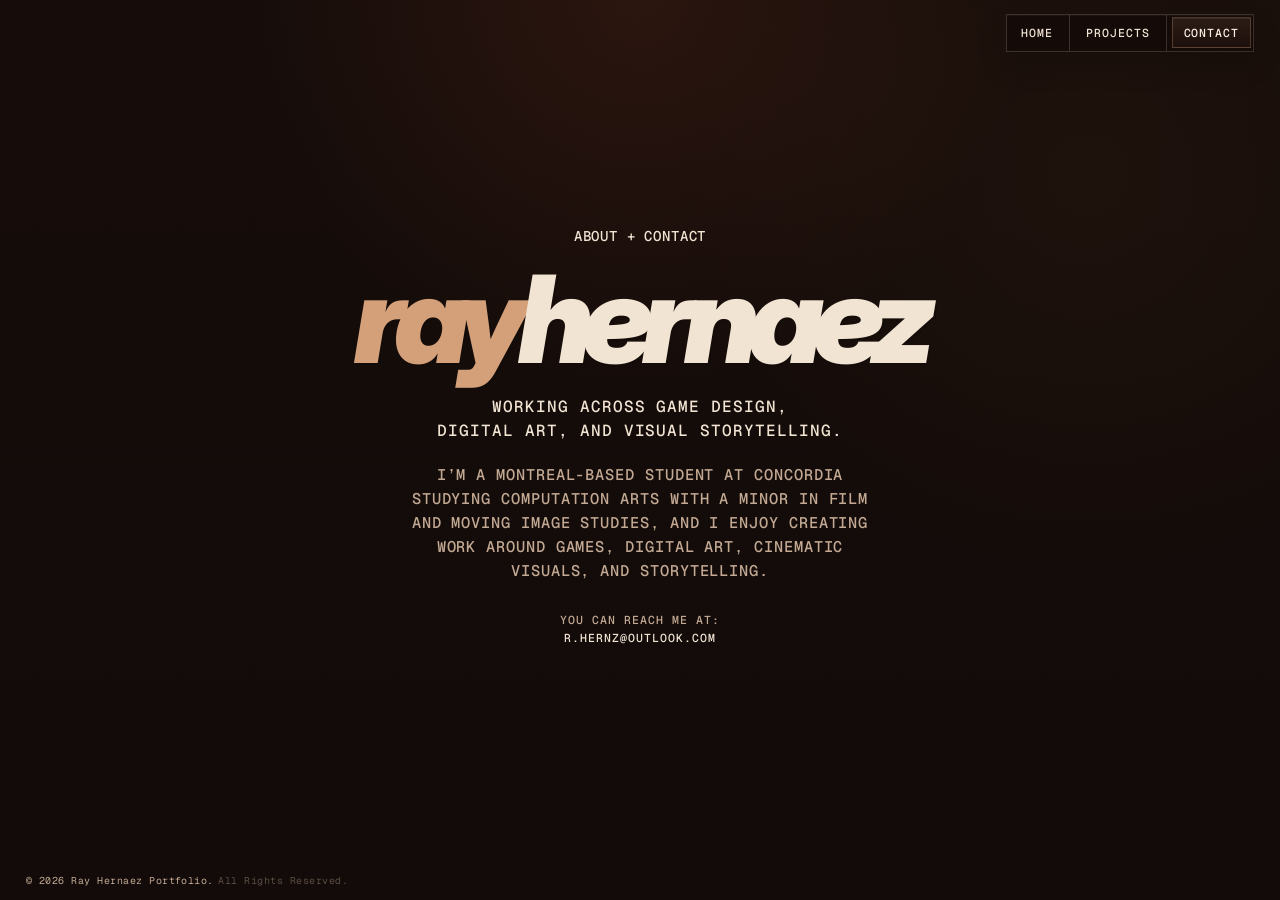
==== commit 43d3f419: "Polished page details - rewrote the contact intro and matched its styling - fixed the footer placeme" ====
--- a/contact.html
+++ b/contact.html
@@ -18,11 +18,17 @@
 
     <link rel="stylesheet" href="css/style.css" />
   </head>
-  <body class="contact-page" data-page="contact">
+  <body class="contact-page">
     <div class="page-shell page-shell--contact">
       <main class="contact-page__main">
         <section class="hero-stage contact-stage" aria-labelledby="contact-page-heading">
-          <div data-site-nav data-current="contact" data-nav-label="Contact page navigation"></div>
+          <nav class="hero-stage__actions hero-stage__actions--nav" aria-label="Contact page navigation">
+            <a class="hero-stage__action hero-stage__action--ghost" href="index.html">Home</a>
+            <span class="hero-stage__divider" aria-hidden="true"></span>
+            <a class="hero-stage__action hero-stage__action--ghost" href="projects.html">Projects</a>
+            <span class="hero-stage__divider" aria-hidden="true"></span>
+            <a class="hero-stage__action hero-stage__action--solid" href="contact.html" aria-current="page">Contact</a>
+          </nav>
           <p class="hero-stage__kicker">About + Contact</p>
           <h1 id="contact-page-heading" class="hero-stage__name">
             <span class="hero-stage__name-accent">ray</span><span class="hero-stage__name-main">hernaez</span>
@@ -32,8 +38,9 @@
             <span class="contact-stage__focus-line">digital art, and visual storytelling.</span>
           </p>
           <p class="contact-stage__bio">
-            Montreal-based Computation Arts student at Concordia University, minoring in Film and Moving Images
-            Studies.
+            I&rsquo;m a Montreal-based student at Concordia studying Computation Arts with a minor in Film and Moving
+            Image Studies, and I enjoy creating work around games, digital art, cinematic visuals, and
+            storytelling.
           </p>
           <div class="contact-stage__reach">
             <p class="contact-stage__note">You can reach me at:</p>
@@ -42,7 +49,7 @@
         </section>
       </main>
 
-      <div data-site-footer></div>
+      <footer class="site-footer" data-site-footer></footer>
     </div>
 
     <script src="js/shared-layout.js"></script>
--- a/css/style.css
+++ b/css/style.css
@@ -172,10 +172,12 @@
 }
 
 .site-footer {
-  width: 100%;
+  align-self: stretch;
+  width: 100vw;
+  max-width: none;
   margin-top: auto;
-  padding-top: 1rem;
-  padding-bottom: 0.8rem;
+  margin-left: calc(50% - 50vw);
+  padding-bottom: max(0.8rem, env(safe-area-inset-bottom));
   border-top: 0;
 }
 
@@ -190,11 +192,21 @@
   font-size: 0.62rem;
   letter-spacing: 0.05em;
   line-height: 1.35;
+  padding-left: clamp(0.75rem, 2.8vw, 1.6rem);
   text-align: left;
 }
 
 .site-footer-fade {
   opacity: 0.42;
+}
+
+/* Keep the sticky nav fixed from first paint so it doesn't briefly inherit centered hero layout. */
+.hero-stage__actions--nav {
+  position: fixed;
+  top: max(0.85rem, env(safe-area-inset-top));
+  right: clamp(0.75rem, 2.8vw, 1.6rem);
+  margin: 0;
+  z-index: 30;
 }
 
 .hero-focus-pass .page-shell {
@@ -410,6 +422,7 @@
     0 4px 12px rgba(44, 20, 13, 0.14);
 }
 
+.home-page .page-shell,
 .contact-page .page-shell {
   min-height: 100svh;
   padding-block: 0;
@@ -429,6 +442,7 @@
   flex-direction: column;
 }
 
+.home-page__main,
 .contact-page__main {
   flex: 1;
   min-height: 0;
@@ -471,10 +485,14 @@
 }
 
 .contact-stage__bio {
-  max-width: 34ch;
+  max-width: 54ch;
   color: var(--muted-text);
-  font-size: clamp(1.02rem, 1.95vw, 1.14rem);
-  line-height: 1.75;
+  font-family: var(--label-font);
+  font-size: clamp(0.72rem, 1.45vw, 0.96rem);
+  font-weight: 500;
+  line-height: 1.55;
+  letter-spacing: 0.06em;
+  text-transform: uppercase;
   text-wrap: pretty;
 }
 
@@ -1270,6 +1288,7 @@
     padding: 0.42rem 0.62rem;
   }
 
+  .home-page .page-shell,
   .contact-page .page-shell {
     width: min(100% - 1rem, 1120px);
     padding-top: 0;
@@ -1282,6 +1301,10 @@
     padding-bottom: 0;
   }
 
+  .projects-stage__header {
+    padding-top: 3.25rem;
+  }
+
   .contact-stage {
     gap: 1rem;
   }
@@ -1291,8 +1314,8 @@
   }
 
   .contact-stage__bio {
-    max-width: 28ch;
-    font-size: 0.98rem;
+    max-width: 36ch;
+    font-size: 0.75rem;
   }
 
   .contact-stage__focus {
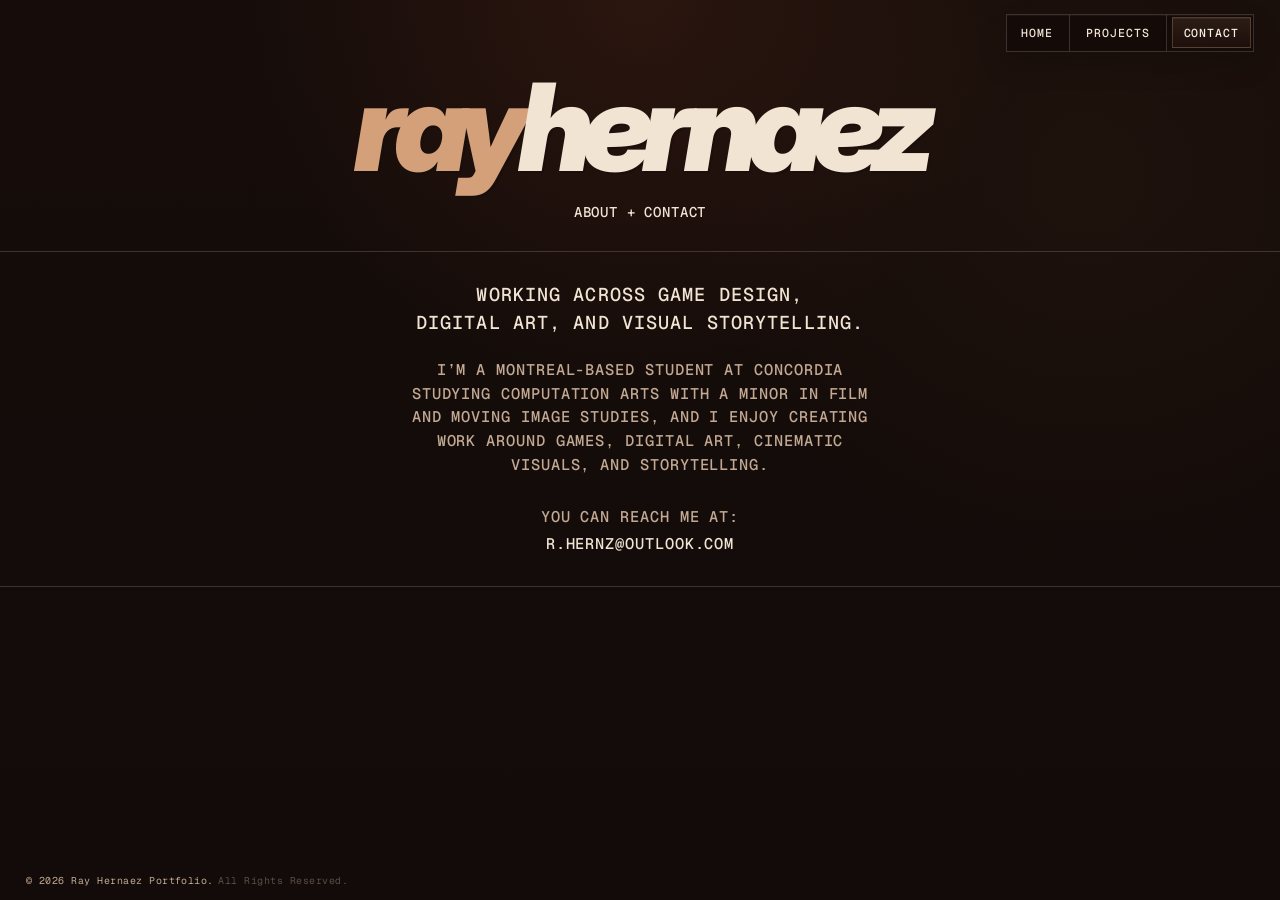
==== commit 9c1f90fb: "Reworked page framing - matched the contact header with the projects page layout - added the shared " ====
--- a/contact.html
+++ b/contact.html
@@ -21,7 +21,7 @@
   <body class="contact-page">
     <div class="page-shell page-shell--contact">
       <main class="contact-page__main">
-        <section class="hero-stage contact-stage" aria-labelledby="contact-page-heading">
+        <section class="contact-page__header" aria-labelledby="contact-page-heading">
           <nav class="hero-stage__actions hero-stage__actions--nav" aria-label="Contact page navigation">
             <a class="hero-stage__action hero-stage__action--ghost" href="index.html">Home</a>
             <span class="hero-stage__divider" aria-hidden="true"></span>
@@ -29,10 +29,13 @@
             <span class="hero-stage__divider" aria-hidden="true"></span>
             <a class="hero-stage__action hero-stage__action--solid" href="contact.html" aria-current="page">Contact</a>
           </nav>
-          <p class="hero-stage__kicker">About + Contact</p>
           <h1 id="contact-page-heading" class="hero-stage__name">
             <span class="hero-stage__name-accent">ray</span><span class="hero-stage__name-main">hernaez</span>
           </h1>
+          <p class="hero-stage__kicker projects-stage__label">About + Contact</p>
+        </section>
+
+        <section class="hero-stage contact-stage" aria-labelledby="contact-page-heading">
           <p class="contact-stage__focus">
             <span class="contact-stage__focus-line">Working across game design,</span>
             <span class="contact-stage__focus-line">digital art, and visual storytelling.</span>
--- a/css/style.css
+++ b/css/style.css
@@ -55,6 +55,37 @@
   opacity: 0.12;
 }
 
+@media (hover: hover) and (pointer: fine) {
+  body.has-custom-cursor,
+  body.has-custom-cursor * {
+    cursor: none !important;
+  }
+
+  .custom-cursor {
+    --cursor-x: -100px;
+    --cursor-y: -100px;
+    --cursor-scale: 1;
+    position: fixed;
+    top: 0;
+    left: 0;
+    width: 14px;
+    height: 14px;
+    border-radius: 50%;
+    background: rgba(255, 244, 232, 0.96);
+    mix-blend-mode: difference;
+    opacity: 0;
+    pointer-events: none;
+    z-index: 9999;
+    transform: translate3d(var(--cursor-x), var(--cursor-y), 0) translate(-50%, -50%) scale(var(--cursor-scale));
+    transition: opacity 0.18s ease;
+    will-change: transform, opacity;
+  }
+
+  .custom-cursor.is-visible {
+    opacity: 0.92;
+  }
+}
+
 button,
 input,
 textarea {
@@ -422,15 +453,27 @@
     0 4px 12px rgba(44, 20, 13, 0.14);
 }
 
-.home-page .page-shell,
-.contact-page .page-shell {
+.home-page .page-shell {
   min-height: 100svh;
   padding-block: 0;
   display: flex;
   flex-direction: column;
 }
 
+.contact-page .page-shell {
+  min-height: 100svh;
+  padding-top: clamp(2rem, 6vw, 3.2rem);
+  padding-bottom: 0;
+  display: flex;
+  flex-direction: column;
+}
+
 .projects-page {
+  overflow-x: clip;
+}
+
+.contact-page,
+.project-detail-page {
   overflow-x: clip;
 }
 
@@ -442,8 +485,7 @@
   flex-direction: column;
 }
 
-.home-page__main,
-.contact-page__main {
+.home-page__main {
   flex: 1;
   min-height: 0;
   display: flex;
@@ -451,13 +493,303 @@
   justify-content: center;
 }
 
+.contact-page__main {
+  flex: 1;
+  min-height: 0;
+  display: grid;
+  grid-template-rows: auto auto;
+  align-items: start;
+  align-content: start;
+  gap: 0;
+}
+
+.contact-page__header {
+  display: grid;
+  justify-items: center;
+  gap: 1.35rem;
+  text-align: center;
+  margin-bottom: clamp(1.25rem, 3vw, 1.9rem);
+}
+
 .projects-page__main {
   flex: 1;
+}
+
+.project-detail-page .page-shell {
+  min-height: 100svh;
+  padding-top: clamp(2rem, 6vw, 3.2rem);
+  padding-bottom: 0;
+  display: flex;
+  flex-direction: column;
+}
+
+.project-detail-page__main {
+  flex: 1;
+  padding-bottom: clamp(0.5rem, 1.8vw, 1rem);
+}
+
+.project-detail-page__header {
+  display: grid;
+  justify-items: center;
+  gap: 1.35rem;
+  text-align: center;
+  margin-bottom: clamp(1.25rem, 3vw, 1.9rem);
+}
+
+.project-detail-page__brand {
+  display: flex;
+  justify-content: center;
+}
+
+.project-detail-page__header .hero-stage__name {
+  margin-block: clamp(1rem, 2.4vw, 1.6rem) 0.28rem;
 }
 
 .contact-stage {
   width: min(100%, 640px);
   gap: 1.35rem;
+  justify-self: center;
+  align-self: start;
+  position: relative;
+  padding-block: clamp(1.25rem, 3vw, 1.9rem);
+}
+
+.project-detail {
+  display: grid;
+  gap: clamp(2rem, 5vw, 3.25rem);
+  position: relative;
+  padding-top: clamp(1.25rem, 3vw, 1.9rem);
+}
+
+.project-detail__hero {
+  display: grid;
+  grid-template-columns: repeat(2, minmax(0, 1fr));
+  gap: clamp(1.5rem, 4vw, 4rem);
+}
+
+.project-detail__block {
+  display: grid;
+  align-content: start;
+  gap: 0.8rem;
+}
+
+.project-detail__label {
+  color: rgba(241, 228, 211, 0.46);
+  font-family: var(--label-font);
+  font-size: 0.72rem;
+  letter-spacing: 0.04em;
+}
+
+.project-detail__title {
+  color: var(--text-color);
+  font-family: var(--heading-font);
+  font-size: clamp(1.8rem, 4vw, 2.9rem);
+  font-weight: 600;
+  line-height: 1.04;
+  letter-spacing: -0.04em;
+}
+
+.project-detail__summary,
+.project-detail__meta-copy {
+  color: var(--text-color);
+  font-size: clamp(1rem, 1.6vw, 1.1rem);
+  line-height: 1.75;
+}
+
+.project-detail__year {
+  color: var(--text-color);
+  font-size: clamp(1rem, 1.6vw, 1.1rem);
+  line-height: 1.75;
+}
+
+.project-detail__meta-copy {
+  display: grid;
+  gap: 0.18rem;
+}
+
+.project-detail__more-trigger {
+  display: inline;
+  border: 0;
+  padding: 0;
+  background: transparent;
+  box-shadow: none;
+  color: var(--accent-strong);
+  font: inherit;
+  letter-spacing: inherit;
+  text-transform: none;
+  cursor: pointer;
+}
+
+.project-detail__more-trigger:hover,
+.project-detail__more-trigger:focus-visible {
+  color: var(--text-color);
+  transform: none;
+}
+
+.project-detail__stack {
+  display: grid;
+  gap: 1rem;
+  position: relative;
+  padding-block: clamp(1.25rem, 3vw, 1.9rem);
+}
+
+.contact-stage::before,
+.contact-stage::after,
+.project-detail::before,
+.project-detail__stack::before,
+.project-detail__stack::after {
+  content: "";
+  position: absolute;
+  left: 50%;
+  width: 100vw;
+  border-top: 1px solid rgba(241, 228, 211, 0.18);
+  transform: translateX(-50%);
+  pointer-events: none;
+}
+
+.contact-stage::before,
+.project-detail::before,
+.project-detail__stack::before {
+  top: 0;
+}
+
+.contact-stage::after,
+.project-detail__stack::after {
+  bottom: 0;
+}
+
+.project-detail__pair {
+  display: grid;
+  gap: 1rem;
+}
+
+@media (min-width: 861px) {
+  .project-detail__pair {
+    grid-template-columns: repeat(2, minmax(0, 1fr));
+    align-items: start;
+  }
+
+  .project-detail__pair--balanced {
+    grid-template-columns: minmax(0, 1fr) minmax(0, 0.7725fr);
+  }
+
+  .project-detail__pair--balanced-sheldon {
+    grid-template-columns: minmax(0, 0.5625fr) minmax(0, 1fr);
+  }
+}
+
+.project-detail__figure {
+  overflow: hidden;
+  background-color: rgba(255, 245, 233, 0.02);
+  user-select: none;
+  -webkit-user-select: none;
+}
+
+.project-detail__figure img {
+  display: block;
+  width: 100%;
+  height: auto;
+  pointer-events: none;
+  user-select: none;
+  -webkit-user-select: none;
+  -webkit-user-drag: none;
+}
+
+.has-project-overlay {
+  overflow: hidden;
+}
+
+.project-detail-overlay {
+  position: fixed;
+  inset: 0;
+  z-index: 40;
+}
+
+.project-detail-overlay.is-visible {
+  display: flex;
+  align-items: center;
+  justify-content: center;
+  padding: 1rem;
+}
+
+.project-detail-overlay__backdrop {
+  position: absolute;
+  inset: 0;
+  background-color: rgba(8, 5, 4, 0.82);
+  backdrop-filter: blur(8px);
+}
+
+.project-detail-overlay__panel {
+  position: relative;
+  z-index: 1;
+  width: min(760px, 100%);
+  max-height: calc(100vh - 2rem);
+  margin: 0;
+  padding: clamp(1rem, 2vw, 1.4rem);
+  border: 1px solid var(--border-color);
+  background: linear-gradient(180deg, rgba(29, 18, 14, 0.98), rgba(17, 10, 8, 0.96));
+  overflow-y: auto;
+}
+
+.project-detail-overlay__close {
+  position: absolute;
+  top: clamp(1rem, 2vw, 1.4rem);
+  right: clamp(1rem, 2vw, 1.4rem);
+  display: inline-flex;
+  margin-bottom: 0;
+  border: 1px solid rgba(241, 228, 211, 0.18);
+  padding: 0.42rem 0.72rem;
+  background: transparent;
+  box-shadow: none;
+  color: var(--text-color);
+  font-family: var(--label-font);
+  font-size: 0.72rem;
+  letter-spacing: 0.08em;
+  text-transform: uppercase;
+}
+
+.project-detail-overlay__close:hover,
+.project-detail-overlay__close:focus-visible {
+  border-color: rgba(211, 160, 122, 0.28);
+  background: linear-gradient(180deg, rgba(211, 160, 122, 0.12), rgba(165, 83, 61, 0.07));
+  transform: none;
+}
+
+.project-detail-overlay__content {
+  display: grid;
+  gap: 1.25rem;
+  padding-top: 2.6rem;
+}
+
+.project-detail-overlay__title {
+  color: var(--text-color);
+  font-family: var(--heading-font);
+  font-size: clamp(1.8rem, 4vw, 2.8rem);
+  line-height: 1.04;
+  letter-spacing: -0.04em;
+}
+
+.project-detail-overlay__section {
+  display: grid;
+  gap: 0.55rem;
+}
+
+.project-detail-overlay__section h3 {
+  color: var(--text-color);
+  font-family: var(--label-font);
+  font-size: 0.78rem;
+  font-weight: 500;
+  letter-spacing: 0.08em;
+  text-transform: uppercase;
+}
+
+.project-detail-overlay__section p {
+  color: var(--muted-text);
+  line-height: 1.75;
+}
+
+.project-detail__video .video-frame {
+  margin-top: 0;
 }
 
 .projects-stage {
@@ -473,15 +805,15 @@
 }
 
 .projects-stage__header .hero-stage__name {
-  margin-block: 0.18rem 0.28rem;
+  margin-block: clamp(1rem, 2.4vw, 1.6rem) 0.28rem;
 }
 
 .projects-stage__label {
   margin-top: 0.08rem;
 }
 
-.contact-stage .hero-stage__name {
-  margin-block: 0.18rem 0.28rem;
+.contact-page__header .hero-stage__name {
+  margin-block: clamp(1rem, 2.4vw, 1.6rem) 0.28rem;
 }
 
 .contact-stage__bio {
@@ -501,7 +833,7 @@
   width: fit-content;
   color: var(--text-color);
   font-family: var(--label-font);
-  font-size: clamp(0.72rem, 1.5vw, 1rem);
+  font-size: clamp(0.88rem, 1.8vw, 1.16rem);
   font-weight: 500;
   line-height: 1.5;
   letter-spacing: 0.06em;
@@ -523,19 +855,20 @@
 .contact-stage__note {
   color: var(--muted-text);
   font-family: var(--label-font);
-  font-size: 0.72rem;
+  font-size: clamp(0.72rem, 1.45vw, 0.96rem);
   font-weight: 500;
-  letter-spacing: 0.09em;
+  line-height: 1.55;
+  letter-spacing: 0.06em;
   text-transform: uppercase;
 }
 
 .contact-stage__email {
   color: var(--text-color);
   font-family: var(--label-font);
-  font-size: 0.72rem;
+  font-size: clamp(0.72rem, 1.45vw, 0.96rem);
   font-weight: 500;
-  letter-spacing: 0.09em;
-  line-height: 1.4;
+  line-height: 1.55;
+  letter-spacing: 0.06em;
   text-transform: uppercase;
 }
 
@@ -579,9 +912,9 @@
 .archive-card {
   min-height: clamp(340px, 46vw, 540px);
   padding: clamp(2.8rem, 7vw, 4.4rem) clamp(1rem, 3vw, 2rem) 1.4rem;
-  display: flex;
-  flex-direction: column;
-  justify-content: space-between;
+  display: grid;
+  grid-template-rows: minmax(0, 1fr) auto;
+  justify-items: center;
   align-items: center;
   gap: 1.35rem;
 }
@@ -600,25 +933,51 @@
 
 .archive-card__figure {
   width: 100%;
-  flex: 1;
+  max-width: 100%;
   display: flex;
   align-items: center;
   justify-content: center;
+  align-self: center;
   user-select: none;
   -webkit-user-select: none;
+}
+
+.archive-card__media-link {
+  display: inline-flex;
+  flex: 0 1 auto;
+  max-width: min(74%, 420px);
+  cursor: pointer;
+  text-decoration: none;
+  line-height: 0;
+}
+
+.archive-card__media-link:focus-visible {
+  outline: 1px solid rgba(211, 160, 122, 0.28);
+  outline-offset: 8px;
 }
 
 .archive-card__image {
   display: block;
   width: auto;
-  max-width: min(74%, 420px);
+  max-width: 100%;
   max-height: clamp(180px, 24vw, 280px);
   height: auto;
   object-fit: contain;
+  filter: grayscale(1);
+  opacity: 0.5;
   pointer-events: none;
   user-select: none;
   -webkit-user-select: none;
   -webkit-user-drag: none;
+  transition:
+    filter 0.85s ease,
+    opacity 0.85s ease;
+}
+
+.archive-card__media-link:hover .archive-card__image,
+.archive-card__media-link:focus-visible .archive-card__image {
+  filter: grayscale(0);
+  opacity: 1;
 }
 
 .archive-card__name-link {
@@ -1171,6 +1530,7 @@
     min-height: auto;
   }
 
+  .project-detail-page .page-shell,
   .contact-page .page-shell {
     min-height: 100svh;
   }
@@ -1226,6 +1586,21 @@
     grid-template-columns: repeat(2, minmax(0, 1fr));
   }
 
+  .project-detail__hero {
+    grid-template-columns: 1fr;
+    gap: 1.2rem;
+  }
+
+  .project-detail__title {
+    font-size: 2rem;
+  }
+
+  .project-detail-overlay__panel {
+    width: 100%;
+    max-height: calc(100vh - 1rem);
+    margin: 0;
+  }
+
   .content-area {
     min-height: auto;
   }
@@ -1288,10 +1663,15 @@
     padding: 0.42rem 0.62rem;
   }
 
-  .home-page .page-shell,
+  .home-page .page-shell {
+    width: min(100% - 1rem, 1120px);
+    padding-top: 0;
+    padding-bottom: 0;
+  }
+
   .contact-page .page-shell {
     width: min(100% - 1rem, 1120px);
-    padding-top: 0;
+    padding-top: 1rem;
     padding-bottom: 0;
   }
 
@@ -1301,16 +1681,39 @@
     padding-bottom: 0;
   }
 
+  .project-detail-page .page-shell {
+    width: min(100% - 1rem, 1120px);
+    padding-top: 4.5rem;
+    padding-bottom: 0;
+  }
+
   .projects-stage__header {
     padding-top: 3.25rem;
   }
 
+  .contact-page__header {
+    padding-top: 3.25rem;
+  }
+
   .contact-stage {
     gap: 1rem;
   }
 
   .projects-stage {
     gap: 1.6rem;
+  }
+
+  .project-detail__summary,
+  .project-detail__meta-copy,
+  .project-detail-overlay__section p {
+    font-size: 0.92rem;
+    line-height: 1.7;
+  }
+
+  .project-detail__more-trigger,
+  .project-detail__label,
+  .project-detail-overlay__section h3 {
+    font-size: 0.72rem;
   }
 
   .contact-stage__bio {
@@ -1321,7 +1724,7 @@
   .contact-stage__focus {
     max-width: none;
     width: auto;
-    font-size: 0.75rem;
+    font-size: 0.88rem;
   }
 
   .contact-stage__focus-line {
@@ -1333,13 +1736,13 @@
   }
 
   .contact-stage__note {
-    font-size: 0.68rem;
+    font-size: 0.75rem;
   }
 
   .contact-stage__email {
     max-width: 100%;
-    font-size: 0.68rem;
-    letter-spacing: 0.09em;
+    font-size: 0.75rem;
+    letter-spacing: 0.06em;
     overflow-wrap: anywhere;
   }
 
@@ -1360,8 +1763,11 @@
     border-top: 1px solid rgba(241, 228, 211, 0.18);
   }
 
+  .archive-card__media-link {
+    max-width: min(82%, 360px);
+  }
+
   .archive-card__image {
-    max-width: min(82%, 360px);
     max-height: 240px;
   }
 
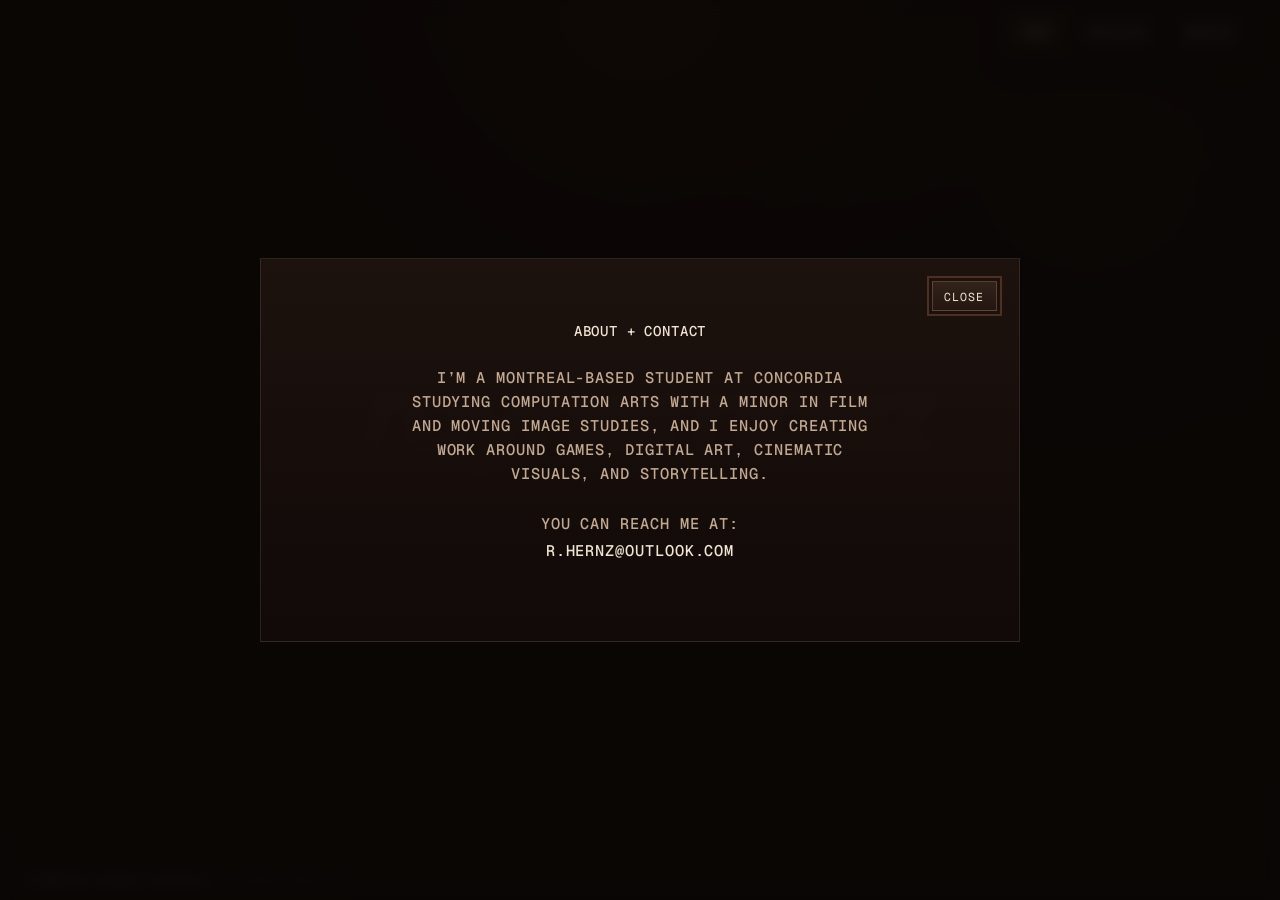
==== commit 7353826f: "Changed contact flow - moved contact into a shared overlay  - added click to copy for the email  - u" ====
--- a/contact.html
+++ b/contact.html
@@ -4,58 +4,13 @@
     <meta charset="UTF-8" />
     <meta name="viewport" content="width=device-width, initial-scale=1.0" />
     <title>Ray Hernaez | About + Contact</title>
-    <meta
-      name="description"
-      content="About and contact page for Ray Hernaez, a Montreal-based Computation Arts student at Concordia University minoring in Film and Moving Images Studies."
-    />
-
-    <link rel="preconnect" href="https://fonts.googleapis.com" />
-    <link rel="preconnect" href="https://fonts.gstatic.com" crossorigin />
-    <link
-      href="https://fonts.googleapis.com/css2?family=Geist:wght@400;500;600;700&family=Geist+Mono:wght@400;500&family=Inter:ital,wght@0,500;0,600;0,700;1,700;1,800;1,900&display=swap"
-      rel="stylesheet"
-    />
-
-    <link rel="stylesheet" href="css/style.css" />
+    <meta name="description" content="Open Ray Hernaez's contact overlay." />
+    <meta http-equiv="refresh" content="0; url=index.html?contact=1" />
+    <script>
+      window.location.replace("index.html?contact=1");
+    </script>
   </head>
-  <body class="contact-page">
-    <div class="page-shell page-shell--contact">
-      <main class="contact-page__main">
-        <section class="contact-page__header" aria-labelledby="contact-page-heading">
-          <nav class="hero-stage__actions hero-stage__actions--nav" aria-label="Contact page navigation">
-            <a class="hero-stage__action hero-stage__action--ghost" href="index.html">Home</a>
-            <span class="hero-stage__divider" aria-hidden="true"></span>
-            <a class="hero-stage__action hero-stage__action--ghost" href="projects.html">Projects</a>
-            <span class="hero-stage__divider" aria-hidden="true"></span>
-            <a class="hero-stage__action hero-stage__action--solid" href="contact.html" aria-current="page">Contact</a>
-          </nav>
-          <h1 id="contact-page-heading" class="hero-stage__name">
-            <span class="hero-stage__name-accent">ray</span><span class="hero-stage__name-main">hernaez</span>
-          </h1>
-          <p class="hero-stage__kicker projects-stage__label">About + Contact</p>
-        </section>
-
-        <section class="hero-stage contact-stage" aria-labelledby="contact-page-heading">
-          <p class="contact-stage__focus">
-            <span class="contact-stage__focus-line">Working across game design,</span>
-            <span class="contact-stage__focus-line">digital art, and visual storytelling.</span>
-          </p>
-          <p class="contact-stage__bio">
-            I&rsquo;m a Montreal-based student at Concordia studying Computation Arts with a minor in Film and Moving
-            Image Studies, and I enjoy creating work around games, digital art, cinematic visuals, and
-            storytelling.
-          </p>
-          <div class="contact-stage__reach">
-            <p class="contact-stage__note">You can reach me at:</p>
-            <p class="contact-stage__email">r.hernz@outlook.com</p>
-          </div>
-        </section>
-      </main>
-
-      <footer class="site-footer" data-site-footer></footer>
-    </div>
-
-    <script src="js/shared-layout.js"></script>
-    <script src="js/main.js"></script>
+  <body>
+    <p>Redirecting to the contact overlay. <a href="index.html?contact=1">Open it here</a>.</p>
   </body>
 </html>
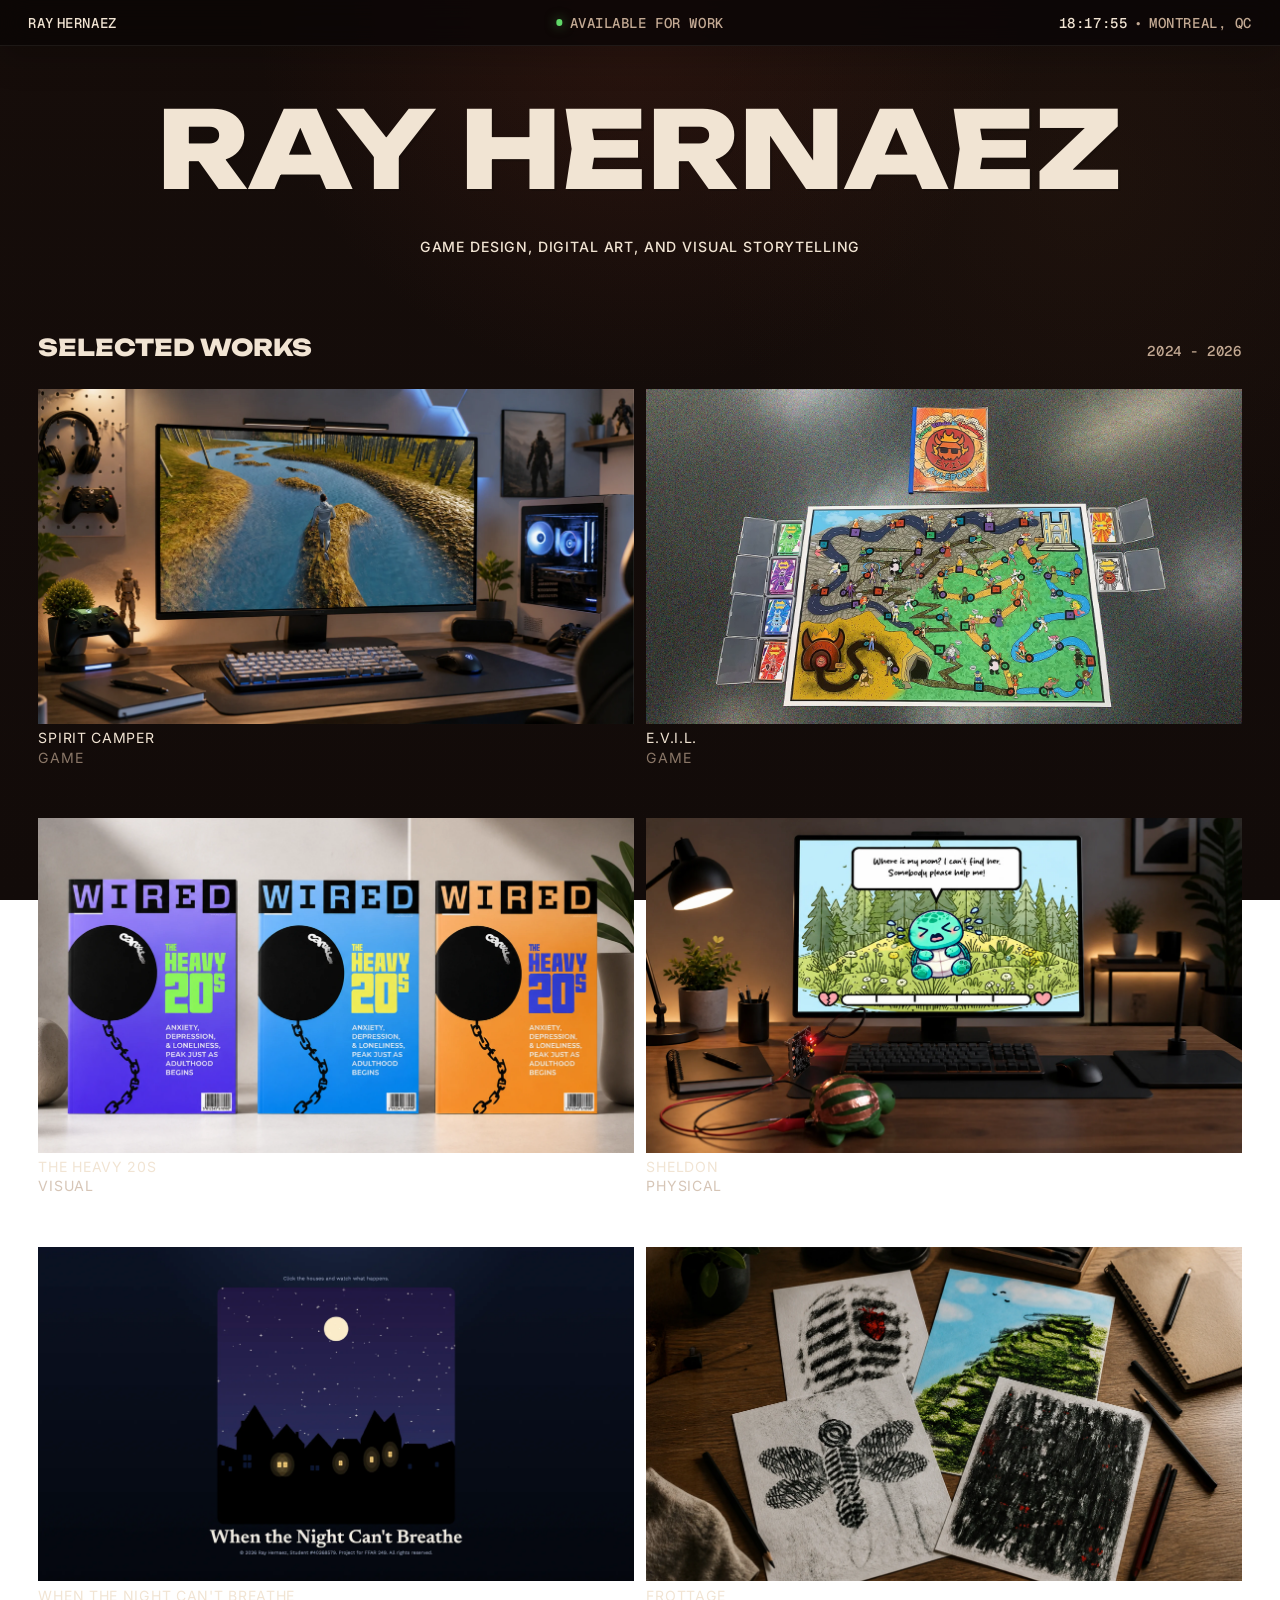
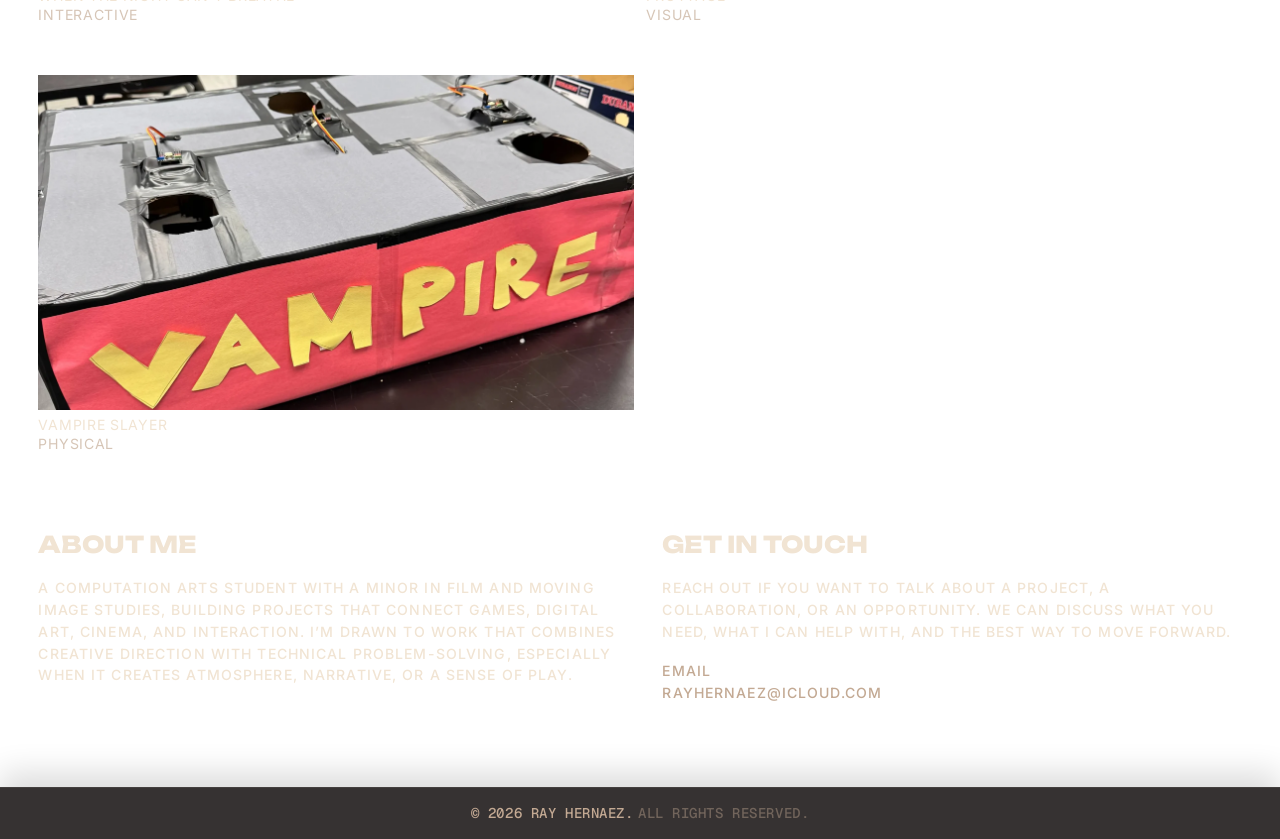
==== commit e9a212a6: "Polished portfolio layout - added the sticky status bar and matching footer bar - moved about and co" ====
--- a/contact.html
+++ b/contact.html
@@ -3,14 +3,14 @@
   <head>
     <meta charset="UTF-8" />
     <meta name="viewport" content="width=device-width, initial-scale=1.0" />
-    <title>Ray Hernaez | About + Contact</title>
-    <meta name="description" content="Open Ray Hernaez's contact overlay." />
-    <meta http-equiv="refresh" content="0; url=index.html?contact=1" />
+    <title>Ray Hernaez | About Me</title>
+    <meta name="description" content="Open Ray Hernaez's about me section." />
+    <meta http-equiv="refresh" content="0; url=index.html#about-me" />
     <script>
-      window.location.replace("index.html?contact=1");
+      window.location.replace("index.html#about-me");
     </script>
   </head>
   <body>
-    <p>Redirecting to the contact overlay. <a href="index.html?contact=1">Open it here</a>.</p>
+    <p>Redirecting to About Me. <a href="index.html#about-me">Open it here</a>.</p>
   </body>
 </html>
